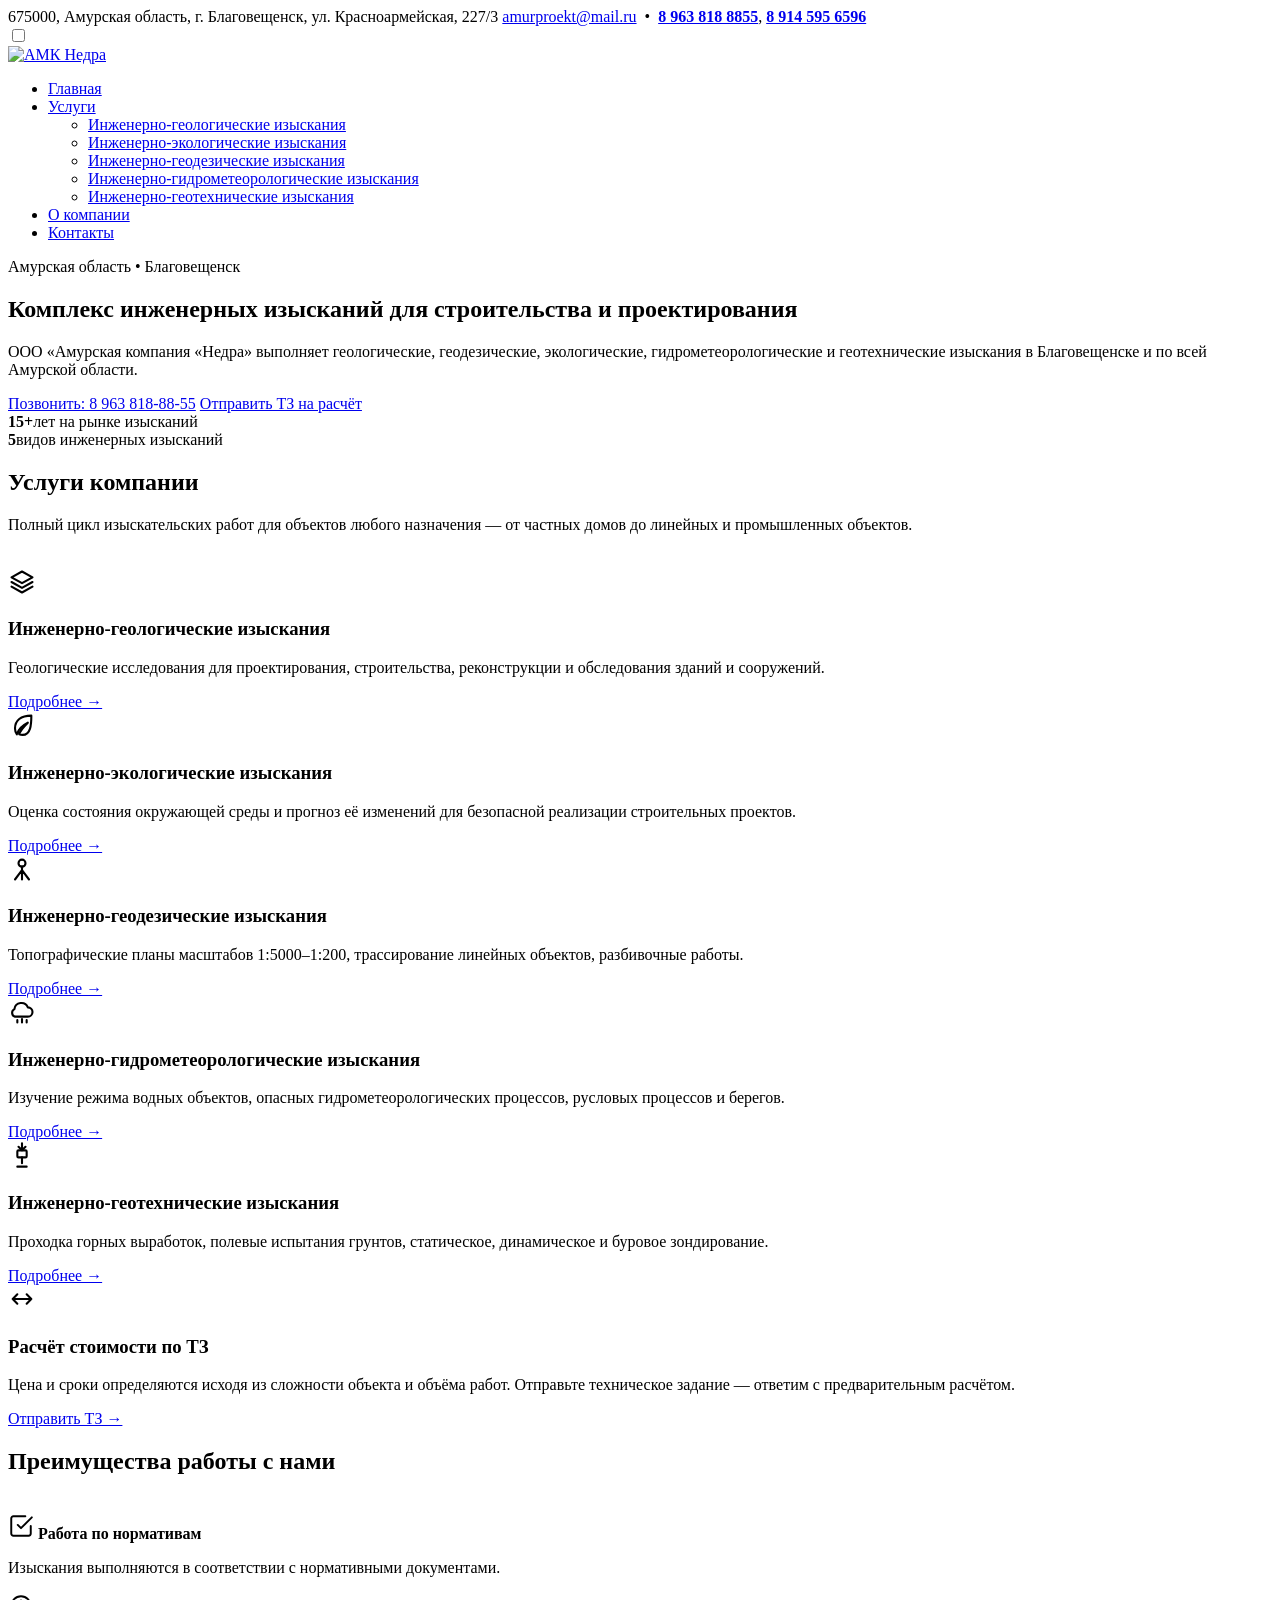
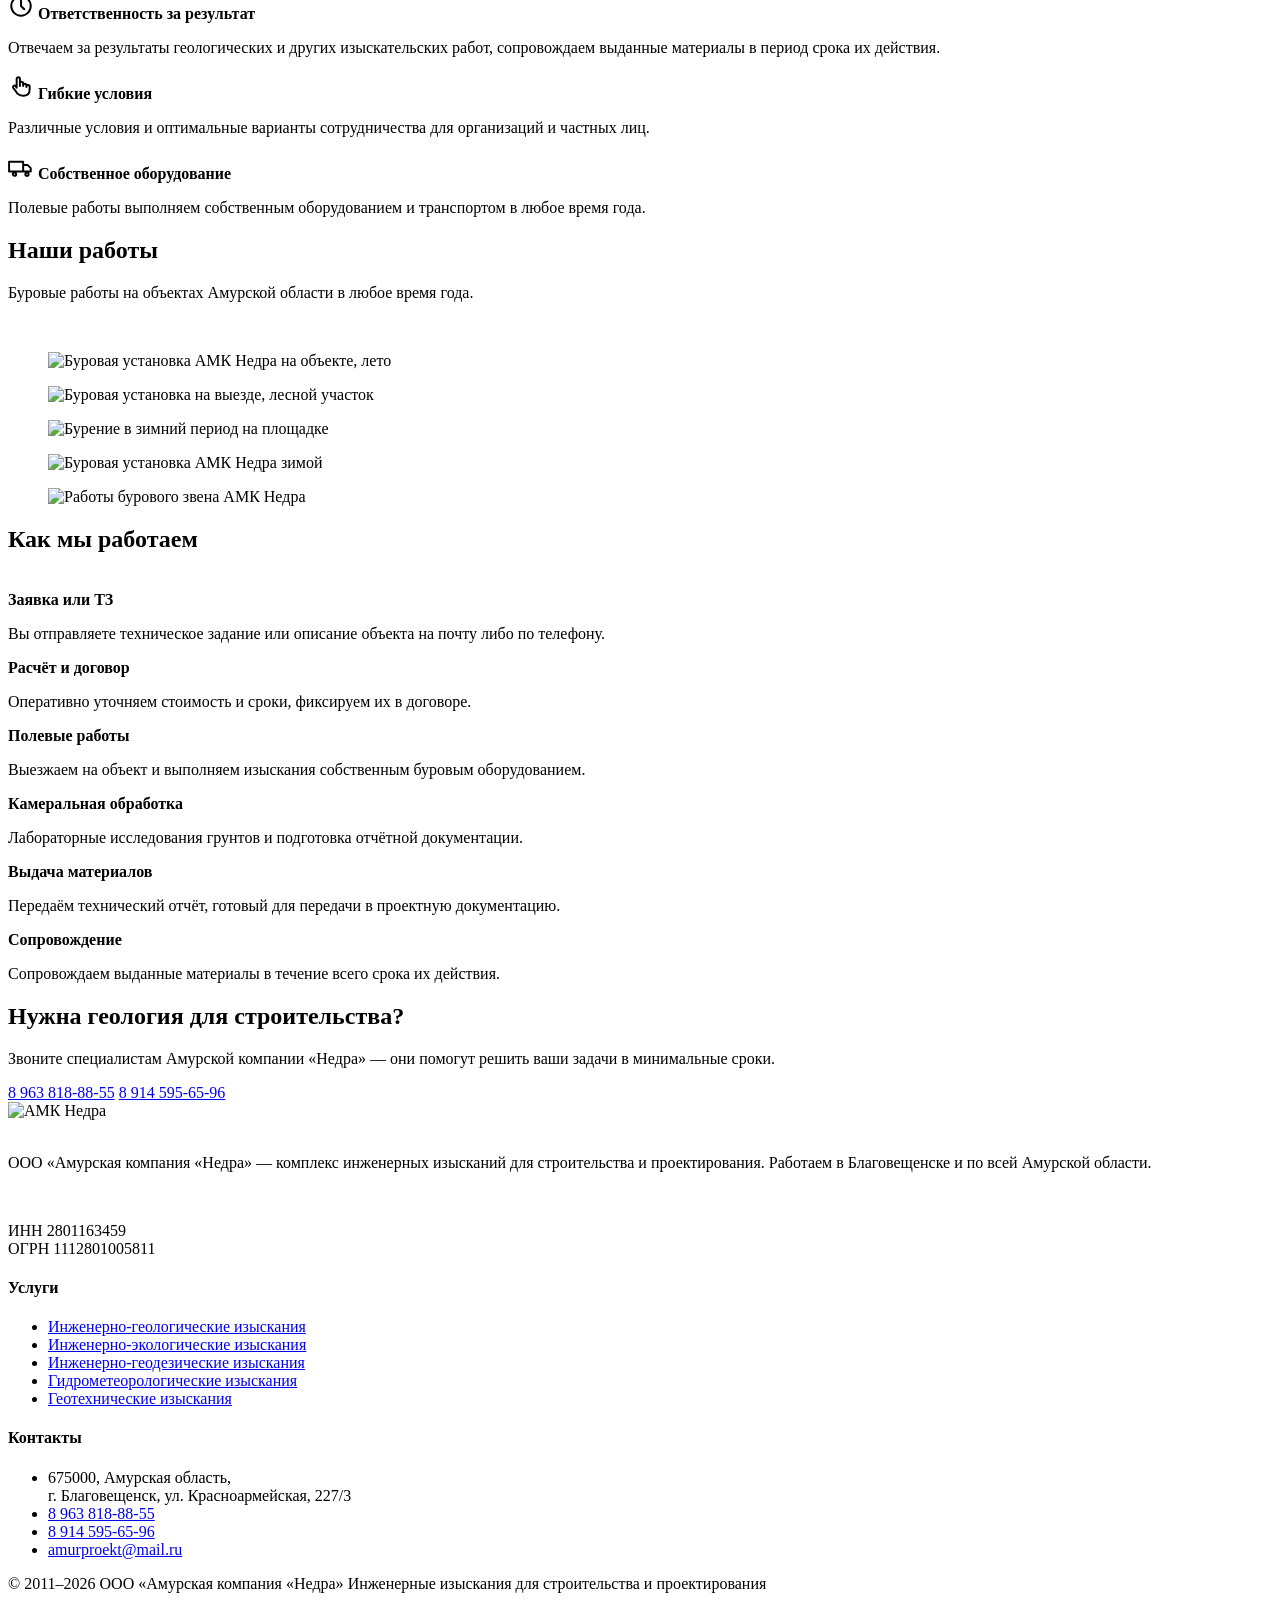
==== index.html @ 8dfa412a "Безопасность: CSP и referrer-policy, домен amk-nedra.ru в CNAME, исправлен путь к main.js на страниц" ====
<!DOCTYPE html>
<html lang="ru">
<head>
  <meta charset="UTF-8">
  <meta http-equiv="Content-Security-Policy" content="default-src 'self'; script-src 'self'; style-src 'self' 'unsafe-inline'; img-src 'self' data:; font-src 'self'; connect-src 'self'; object-src 'none'; base-uri 'self'; form-action 'self'; upgrade-insecure-requests">
  <meta name="referrer" content="strict-origin-when-cross-origin">
  <meta name="viewport" content="width=device-width, initial-scale=1">
  <title>АМК «Недра» — инженерные изыскания в Благовещенске и Амурской области</title>
  <meta name="description" content="ООО «Амурская компания «Недра» — комплекс инженерных изысканий для строительства и проектирования: геологические, геодезические, экологические, гидрометеорологические и геотехнические изыскания. Более 15 лет опыта.">
  <link rel="icon" href="img/logo.png" type="image/png">
  <link rel="stylesheet" href="css/style.css">
</head>
<body>

<div class="topbar">
  <div class="container topbar-in">
    <span>675000, Амурская область, г. Благовещенск, ул. Красноармейская, 227/3</span>
    <span><a href="mailto:amurproekt@mail.ru">amurproekt@mail.ru</a> &nbsp;•&nbsp; <b><a href="tel:+79638188855">8 963 818 8855</a></b>, <b><a href="tel:+79145956596">8 914 595 6596</a></b></span>
  </div>
</div>

<header class="header">
  <input type="checkbox" id="nav-toggle" class="nav-toggle-input">
  <div class="container header-in">
    <a href="index.html" class="logo"><img src="img/logo.png" alt="АМК Недра"></a>
    <label for="nav-toggle" class="burger" aria-label="Открыть меню"><span></span></label>
    <nav class="nav">
      <ul>
        <li class="active"><a href="index.html">Главная</a></li>
        <li class="has-sub"><a href="index.html#services">Услуги</a>
          <ul class="sub">
            <li><a href="services/geologiya.html">Инженерно-геологические изыскания</a></li>
            <li><a href="services/ekologiya.html">Инженерно-экологические изыскания</a></li>
            <li><a href="services/geodeziya.html">Инженерно-геодезические изыскания</a></li>
            <li><a href="services/gidrometeorologiya.html">Инженерно-гидрометеорологические изыскания</a></li>
            <li><a href="services/geotehnika.html">Инженерно-геотехнические изыскания</a></li>
          </ul>
        </li>
        <li><a href="company.html">О компании</a></li>
        <li><a href="contacts.html">Контакты</a></li>
      </ul>
    </nav>
  </div>
</header>

<section class="hero">
  <div class="container hero-in">
    <span class="hero-kicker">Амурская область • Благовещенск</span>
    <h1>Комплекс инженерных изысканий для строительства и&nbsp;проектирования</h1>
    <p>ООО «Амурская компания «Недра» выполняет геологические, геодезические, экологические, гидрометеорологические и геотехнические изыскания в Благовещенске и по всей Амурской области.</p>
    <div class="hero-actions">
      <a class="btn btn-outline" href="tel:+79638188855">Позвонить: 8 963 818-88-55</a>
      <a class="btn btn-red" href="mailto:amurproekt@mail.ru">Отправить ТЗ на расчёт</a>
    </div>
    <div class="hero-facts">
      <div class="fact"><b>15+</b><span>лет на рынке изысканий</span></div>
      <div class="fact"><b>5</b><span>видов инженерных изысканий</span></div>
    </div>
  </div>
</section>

<section class="section" id="services">
  <div class="container">
    <h2 class="section-title">Услуги компании</h2>
    <p class="section-sub">Полный цикл изыскательских работ для объектов любого назначения — от частных домов до линейных и промышленных объектов.</p>
    <br>
    <div class="cards">
      <article class="card">
        <span class="icon-badge"><svg width="28" height="28" viewBox="0 0 24 24" fill="none" stroke="currentColor" stroke-width="1.8" stroke-linecap="round" stroke-linejoin="round"><path d="M12 3 3 8l9 5 9-5-9-5Z"/><path d="m3 12 9 5 9-5"/><path d="m3 16 9 5 9-5"/></svg></span>
        <h3>Инженерно-геологические изыскания</h3>
        <p>Геологические исследования для проектирования, строительства, реконструкции и обследования зданий и сооружений.</p>
        <a class="more" href="services/geologiya.html">Подробнее →</a>
      </article>
      <article class="card">
        <span class="icon-badge"><svg width="28" height="28" viewBox="0 0 24 24" fill="none" stroke="currentColor" stroke-width="1.8" stroke-linecap="round" stroke-linejoin="round"><path d="M20 4c-9 0-14 4-14 11 0 2 .6 3.7 1.6 5C9 15 13 12 17 10c-3 3-6.5 6.5-7.4 10 .8.3 1.8.5 2.9.5 7 0 7.5-9 7.5-16.5Z"/></svg></span>
        <h3>Инженерно-экологические изыскания</h3>
        <p>Оценка состояния окружающей среды и прогноз её изменений для безопасной реализации строительных проектов.</p>
        <a class="more" href="services/ekologiya.html">Подробнее →</a>
      </article>
      <article class="card">
        <span class="icon-badge"><svg width="28" height="28" viewBox="0 0 24 24" fill="none" stroke="currentColor" stroke-width="1.8" stroke-linecap="round" stroke-linejoin="round"><circle cx="12" cy="7" r="3"/><path d="M12 10v3M12 13 6 21M12 13l6 8M12 13v8"/></svg></span>
        <h3>Инженерно-геодезические изыскания</h3>
        <p>Топографические планы масштабов 1:5000–1:200, трассирование линейных объектов, разбивочные работы.</p>
        <a class="more" href="services/geodeziya.html">Подробнее →</a>
      </article>
      <article class="card">
        <span class="icon-badge"><svg width="28" height="28" viewBox="0 0 24 24" fill="none" stroke="currentColor" stroke-width="1.8" stroke-linecap="round" stroke-linejoin="round"><path d="M17 16a4 4 0 0 0 0-8 6 6 0 0 0-11.5 1.5A3.5 3.5 0 0 0 6 16h11Z"/><path d="M8 19v2M12 18v3M16 19v2"/></svg></span>
        <h3>Инженерно-гидрометеорологические изыскания</h3>
        <p>Изучение режима водных объектов, опасных гидрометеорологических процессов, русловых процессов и берегов.</p>
        <a class="more" href="services/gidrometeorologiya.html">Подробнее →</a>
      </article>
      <article class="card">
        <span class="icon-badge"><svg width="28" height="28" viewBox="0 0 24 24" fill="none" stroke="currentColor" stroke-width="1.8" stroke-linecap="round" stroke-linejoin="round"><path d="M12 2v6M9 5l3 3 3-3"/><rect x="8" y="8" width="8" height="6" rx="1"/><path d="M12 14v5M8 22h8"/></svg></span>
        <h3>Инженерно-геотехнические изыскания</h3>
        <p>Проходка горных выработок, полевые испытания грунтов, статическое, динамическое и буровое зондирование.</p>
        <a class="more" href="services/geotehnika.html">Подробнее →</a>
      </article>
      <article class="card">
        <span class="icon-badge"><svg width="28" height="28" viewBox="0 0 24 24" fill="none" stroke="currentColor" stroke-width="1.8" stroke-linecap="round" stroke-linejoin="round"><path d="M4 12h16M4 12l4-4M4 12l4 4M20 12l-4-4M20 12l-4 4"/></svg></span>
        <h3>Расчёт стоимости по ТЗ</h3>
        <p>Цена и сроки определяются исходя из сложности объекта и объёма работ. Отправьте техническое задание — ответим с предварительным расчётом.</p>
        <a class="more" href="mailto:amurproekt@mail.ru">Отправить ТЗ →</a>
      </article>
    </div>
  </div>
</section>

<section class="section soft">
  <div class="container">
    <h2 class="section-title">Преимущества работы с нами</h2>
    <br>
    <div class="adv">
      <div class="adv-item">
        <span class="icon-badge"><svg width="26" height="26" viewBox="0 0 24 24" fill="none" stroke="currentColor" stroke-width="1.8" stroke-linecap="round" stroke-linejoin="round"><path d="M9 11l3 3L22 4"/><path d="M21 12v7a2 2 0 0 1-2 2H5a2 2 0 0 1-2-2V5a2 2 0 0 1 2-2h11"/></svg></span>
        <b>Работа по нормативам</b>
        <p>Изыскания выполняются в соответствии с нормативными документами.</p>
      </div>
      <div class="adv-item">
        <span class="icon-badge"><svg width="26" height="26" viewBox="0 0 24 24" fill="none" stroke="currentColor" stroke-width="1.8" stroke-linecap="round" stroke-linejoin="round"><circle cx="12" cy="12" r="9"/><path d="M12 7v5l3 3"/></svg></span>
        <b>Ответственность за результат</b>
        <p>Отвечаем за результаты геологических и других изыскательских работ, сопровождаем выданные материалы в период срока их действия.</p>
      </div>
      <div class="adv-item">
        <span class="icon-badge"><svg width="26" height="26" viewBox="0 0 24 24" fill="none" stroke="currentColor" stroke-width="1.8" stroke-linecap="round" stroke-linejoin="round"><path d="M8 13V5.5a1.5 1.5 0 0 1 3 0V12m0-1v-1.5a1.5 1.5 0 0 1 3 0V12m0-.5a1.5 1.5 0 0 1 3 0V13m0-.5a1.5 1.5 0 0 1 3 0V15c0 4-2.5 6-6 6s-5.5-1.5-7-4.5L4.7 13.6a1.4 1.4 0 0 1 2.3-1.5L8 13.5"/></svg></span>
        <b>Гибкие условия</b>
        <p>Различные условия и оптимальные варианты сотрудничества для организаций и частных лиц.</p>
      </div>
      <div class="adv-item">
        <span class="icon-badge"><svg width="26" height="26" viewBox="0 0 24 24" fill="none" stroke="currentColor" stroke-width="1.8" stroke-linecap="round" stroke-linejoin="round"><path d="M1 8h13v9H1zM14 11h4l3 3v3h-7z"/><circle cx="6" cy="19.5" r="1.5"/><circle cx="17.5" cy="19.5" r="1.5"/></svg></span>
        <b>Собственное оборудование</b>
        <p>Полевые работы выполняем собственным оборудованием и транспортом в любое время года.</p>
      </div>
    </div>
  </div>
</section>

<section class="section">
  <div class="container">
    <h2 class="section-title">Наши работы</h2>
    <p class="section-sub">Буровые работы на объектах Амурской области в любое время года.</p>
    <br>
    <div class="gallery">
      <figure><img src="img/photo/photo-1.jpg" alt="Буровая установка АМК Недра на объекте, лето" loading="lazy"></figure>
      <figure><img src="img/photo/photo-2.jpg" alt="Буровая установка на выезде, лесной участок" loading="lazy"></figure>
      <figure><img src="img/photo/photo-3.jpg" alt="Бурение в зимний период на площадке" loading="lazy"></figure>
      <figure><img src="img/photo/photo-4.jpg" alt="Буровая установка АМК Недра зимой" loading="lazy"></figure>
      <figure><img src="img/photo/photo-5.jpg" alt="Работы бурового звена АМК Недра" loading="lazy"></figure>
    </div>
  </div>
</section>

<section class="section soft">
  <div class="container">
    <h2 class="section-title">Как мы работаем</h2>
    <br>
    <div class="steps">
      <div class="step"><b>Заявка или ТЗ</b><p>Вы отправляете техническое задание или описание объекта на почту либо по телефону.</p></div>
      <div class="step"><b>Расчёт и договор</b><p>Оперативно уточняем стоимость и сроки, фиксируем их в договоре.</p></div>
      <div class="step"><b>Полевые работы</b><p>Выезжаем на объект и выполняем изыскания собственным буровым оборудованием.</p></div>
      <div class="step"><b>Камеральная обработка</b><p>Лабораторные исследования грунтов и подготовка отчётной документации.</p></div>
      <div class="step"><b>Выдача материалов</b><p>Передаём технический отчёт, готовый для передачи в проектную документацию.</p></div>
      <div class="step"><b>Сопровождение</b><p>Сопровождаем выданные материалы в течение всего срока их действия.</p></div>
    </div>
  </div>
</section>

<section class="section">
  <div class="container">
    <div class="cta">
      <div>
        <h2>Нужна геология для строительства?</h2>
        <p>Звоните специалистам Амурской компании «Недра» — они помогут решить ваши задачи в минимальные сроки.</p>
      </div>
      <div class="cta-actions">
        <a class="btn btn-outline" href="tel:+79638188855">8 963 818-88-55</a>
        <a class="btn btn-red" href="tel:+79145956596">8 914 595-65-96</a>
      </div>
    </div>
  </div>
</section>

<footer class="footer">
  <div class="container footer-in">
    <div>
      <div class="logo-line"><img src="img/logo.png" alt="АМК Недра"></div>
      <br>
      <p>ООО «Амурская компания «Недра» — комплекс инженерных изысканий для строительства и проектирования. Работаем в Благовещенске и по всей Амурской области.</p>
      <br>
      <p>ИНН 2801163459<br>ОГРН 1112801005811</p>
    </div>
    <div>
      <h4>Услуги</h4>
      <ul>
        <li><a href="services/geologiya.html">Инженерно-геологические изыскания</a></li>
        <li><a href="services/ekologiya.html">Инженерно-экологические изыскания</a></li>
        <li><a href="services/geodeziya.html">Инженерно-геодезические изыскания</a></li>
        <li><a href="services/gidrometeorologiya.html">Гидрометеорологические изыскания</a></li>
        <li><a href="services/geotehnika.html">Геотехнические изыскания</a></li>
      </ul>
    </div>
    <div>
      <h4>Контакты</h4>
      <ul>
        <li>675000, Амурская область,<br>г. Благовещенск, ул. Красноармейская, 227/3</li>
        <li><a href="tel:+79638188855">8 963 818-88-55</a></li>
        <li><a href="tel:+79145956596">8 914 595-65-96</a></li>
        <li><a href="mailto:amurproekt@mail.ru">amurproekt@mail.ru</a></li>
      </ul>
    </div>
  </div>
  <div class="container copy">
    <span>© 2011–2026 ООО «Амурская компания «Недра»</span>
    <span>Инженерные изыскания для строительства и проектирования</span>
  </div>
</footer>

<div class="lightbox"><img src="" alt=""></div>
<script src="js/main.js"></script>
</body>
</html>
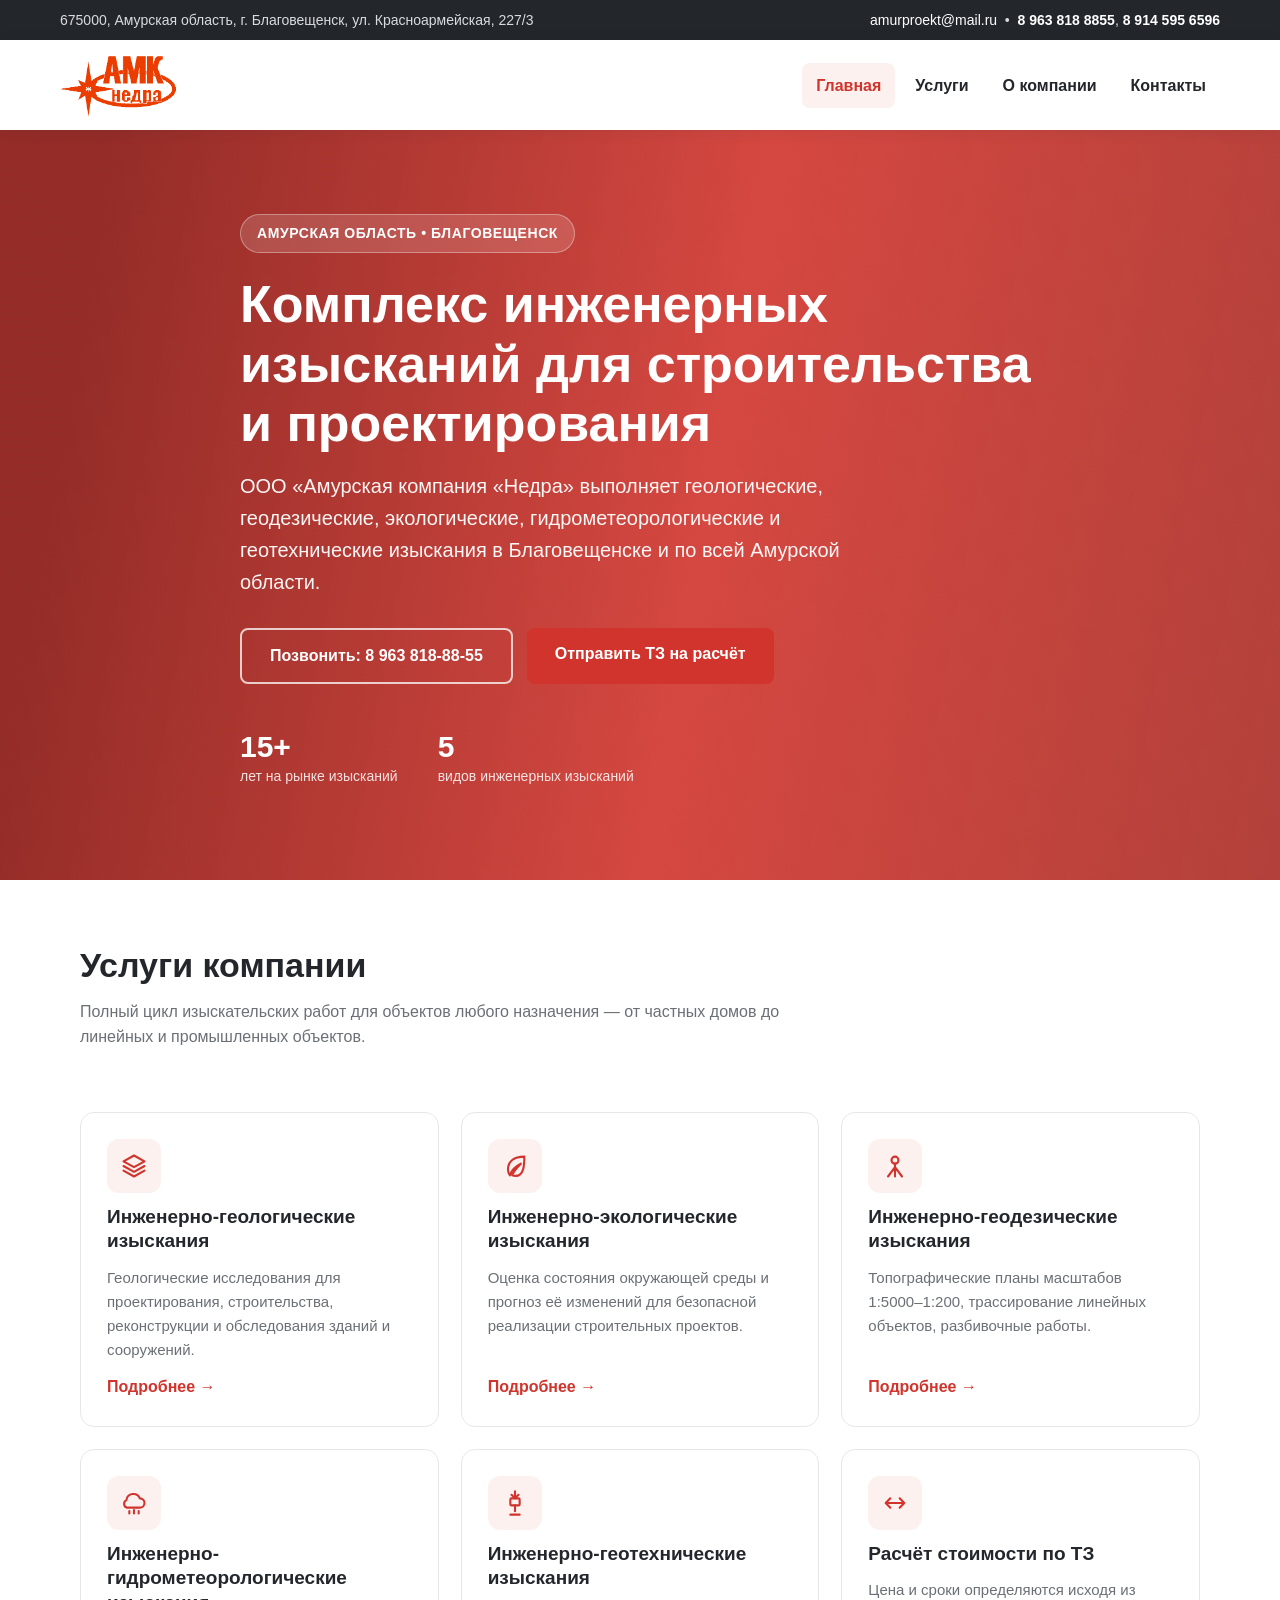
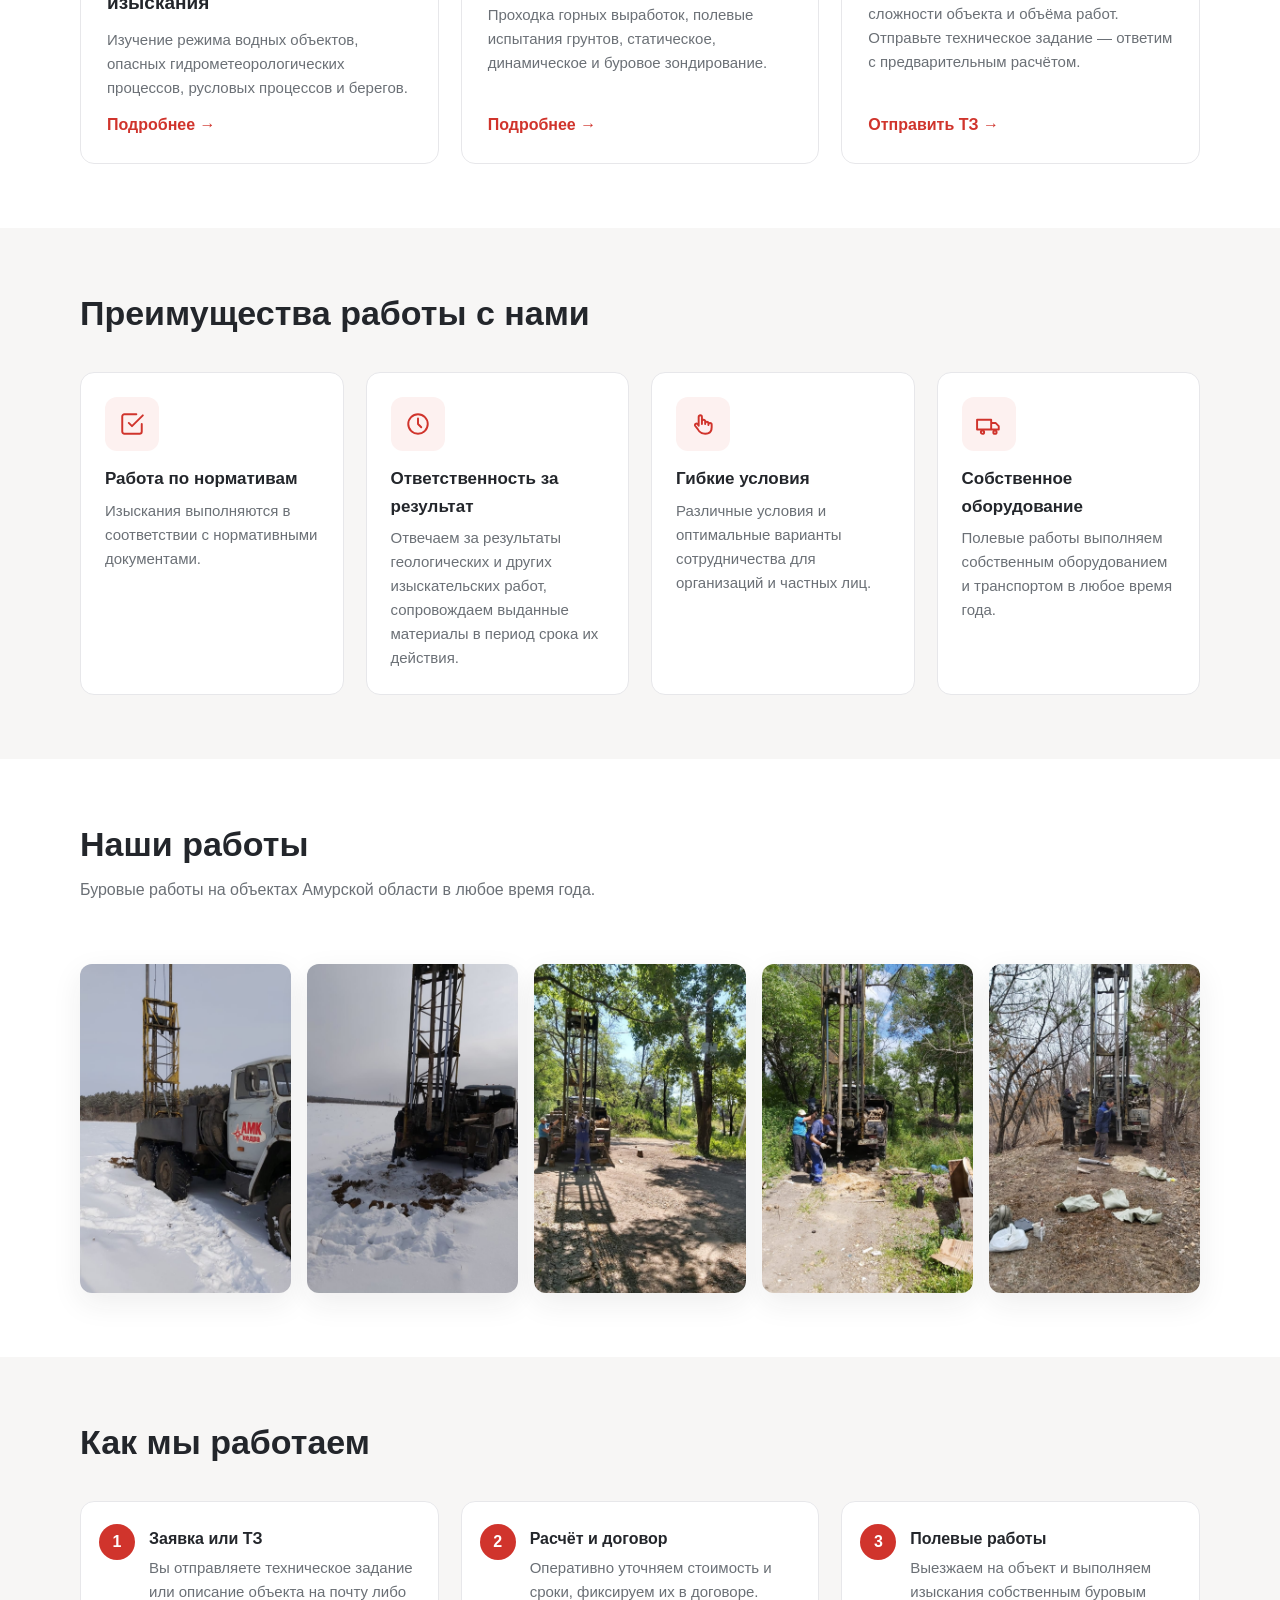
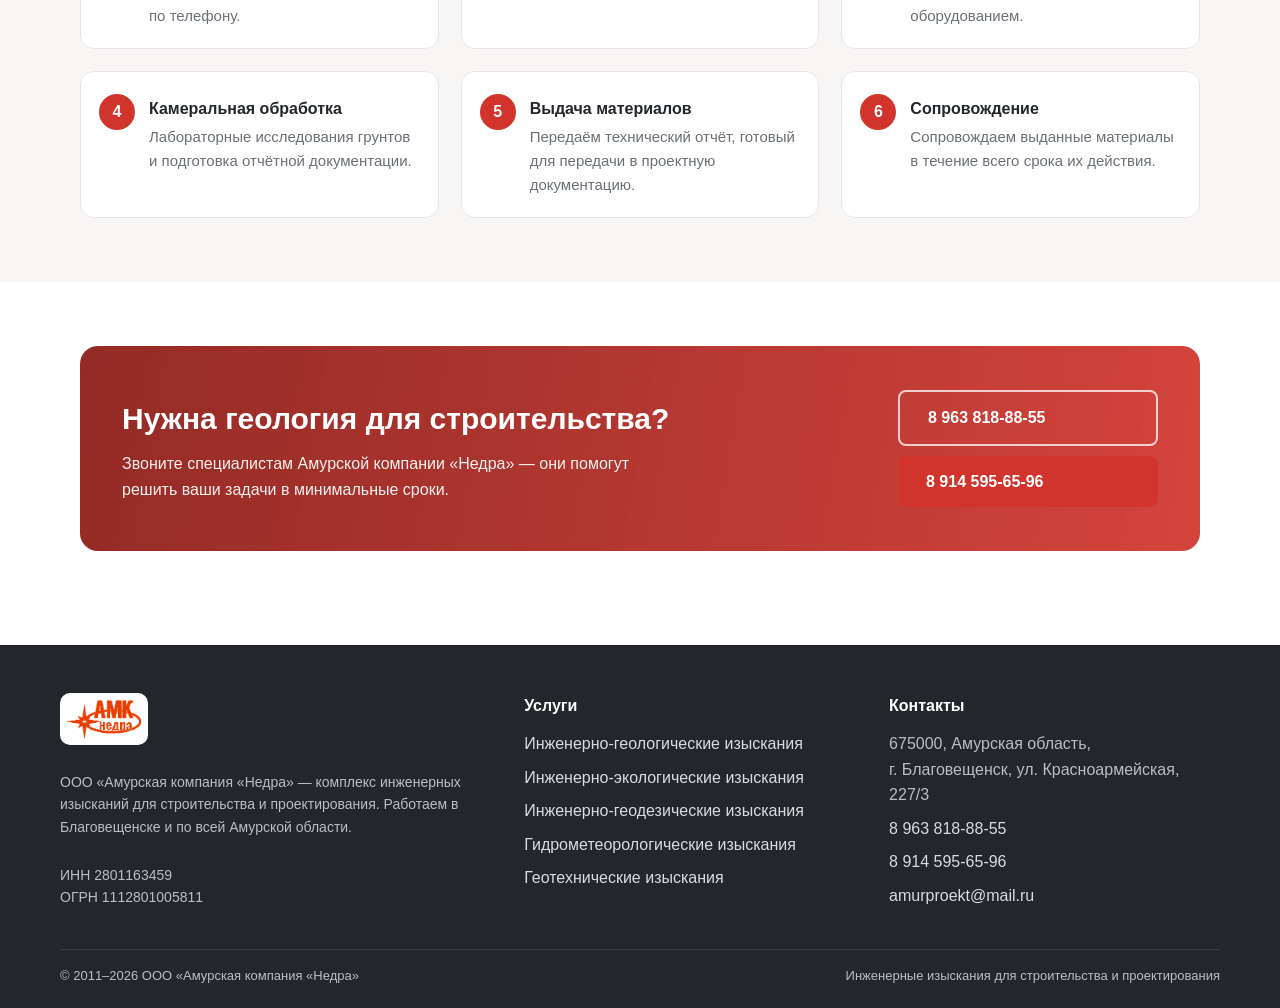
==== commit c9ea6948: "Импорт сайта с Cloudflare Pages (деплой c986d38d) без изменений" ====
--- a/index.html
+++ b/index.html
@@ -2,8 +2,6 @@
 <html lang="ru">
 <head>
   <meta charset="UTF-8">
-  <meta http-equiv="Content-Security-Policy" content="default-src 'self'; script-src 'self'; style-src 'self' 'unsafe-inline'; img-src 'self' data:; font-src 'self'; connect-src 'self'; object-src 'none'; base-uri 'self'; form-action 'self'; upgrade-insecure-requests">
-  <meta name="referrer" content="strict-origin-when-cross-origin">
   <meta name="viewport" content="width=device-width, initial-scale=1">
   <title>АМК «Недра» — инженерные изыскания в Благовещенске и Амурской области</title>
   <meta name="description" content="ООО «Амурская компания «Недра» — комплекс инженерных изысканий для строительства и проектирования: геологические, геодезические, экологические, гидрометеорологические и геотехнические изыскания. Более 15 лет опыта.">
--- a/css/style.css
+++ b/css/style.css
@@ -0,0 +1,316 @@
+:root {
+  --red: #d0342c;
+  --red-dark: #a8261f;
+  --red-deep: #8e1f1a;
+  --ink: #23262b;
+  --gray: #6b7076;
+  --line: #e7e7ea;
+  --bg-soft: #f7f6f5;
+  --white: #ffffff;
+  --shadow: 0 10px 30px rgba(35, 38, 43, .08);
+}
+
+* { margin: 0; padding: 0; box-sizing: border-box; }
+
+html { scroll-behavior: smooth; }
+html, body { overflow-x: hidden; }
+
+body {
+  font-family: "Segoe UI", Arial, Helvetica, sans-serif;
+  color: var(--ink);
+  background: var(--white);
+  line-height: 1.6;
+}
+
+img { display: block; max-width: 100%; }
+
+a { color: var(--red); text-decoration: none; transition: color .22s ease, background-color .22s ease, border-color .22s ease; }
+a:hover { text-decoration: underline; }
+
+.container { max-width: 1160px; margin: 0 auto; padding: 0 20px; }
+
+.section { padding: 64px 0; }
+.section.soft { background: var(--bg-soft); }
+
+.section-title {
+  font-size: clamp(24px, 3vw, 34px);
+  line-height: 1.25;
+  margin-bottom: 12px;
+}
+
+.section-sub {
+  color: var(--gray);
+  max-width: 720px;
+  margin-bottom: 36px;
+}
+
+.red-bar { width: 56px; height: 4px; background: var(--red); border-radius: 2px; margin-bottom: 18px; }
+
+.btn {
+  display: inline-block;
+  padding: 13px 28px;
+  border-radius: 8px;
+  font-weight: 600;
+  font-size: 16px;
+  transition: background-color .25s ease, color .25s ease, border-color .25s ease, transform .25s ease, box-shadow .25s ease;
+}
+.btn:hover { text-decoration: none; transform: translateY(-1px); }
+.btn-red { background: var(--red); color: #fff; }
+.btn-red:hover { background: var(--red-dark); }
+.btn-outline { border: 2px solid rgba(255,255,255,.75); color: #fff; }
+.btn-outline:hover { background: rgba(255,255,255,.12); }
+.btn-dark { border: 2px solid var(--red); color: var(--red); }
+.btn-dark:hover { background: var(--red); color: #fff; }
+
+.topbar { background: var(--ink); color: #d9dcdf; font-size: 14px; }
+.topbar-in { display: flex; justify-content: space-between; align-items: center; gap: 16px; padding: 9px 0; flex-wrap: wrap; }
+.topbar a { color: #fff; }
+.topbar span b { color: #fff; }
+
+.header { position: sticky; top: 0; z-index: 50; background: #fff; box-shadow: 0 2px 14px rgba(35,38,43,.09); }
+.header-in { display: flex; align-items: center; gap: 28px; padding: 14px 0; }
+.logo img { height: 62px; width: auto; }
+.nav-toggle-input { display: none; }
+.nav { margin-left: auto; }
+.nav ul { list-style: none; display: flex; gap: 6px; align-items: center; }
+.nav a { display: block; padding: 10px 14px; color: var(--ink); font-weight: 600; border-radius: 8px; }
+.nav a:hover, .nav .active > a { color: var(--red); text-decoration: none; background: #fdf1f0; }
+.has-sub { position: relative; }
+.nav ul.sub {
+  position: absolute; top: 100%; left: 0; min-width: 320px;
+  background: #fff; border: 1px solid var(--line); border-radius: 10px;
+  box-shadow: var(--shadow); padding: 8px;
+  flex-direction: column; gap: 2px !important;
+  opacity: 0; visibility: hidden; transform: translateY(12px);
+  pointer-events: none;
+  transition: opacity .28s ease, transform .28s ease, visibility 0s linear .28s;
+}
+.has-sub:hover ul.sub {
+  opacity: 1; visibility: visible; transform: translateY(0);
+  pointer-events: auto;
+  transition: opacity .28s ease, transform .28s ease;
+}
+.sub a { font-weight: 500 !important; white-space: nowrap; }
+.burger { display: none; margin-left: auto; width: 44px; height: 44px; border: 1px solid var(--line); border-radius: 8px; cursor: pointer; position: relative; }
+.burger span { position: absolute; left: 11px; right: 11px; top: 19px; height: 2px; background: var(--ink); transition: .2s; }
+.burger span::before, .burger span::after { content: ""; position: absolute; left: 0; right: 0; height: 2px; background: var(--ink); transition: .2s; }
+.burger span::before { top: -7px; }
+.burger span::after { top: 7px; }
+
+.hero {
+  position: relative;
+  background:
+    linear-gradient(100deg, rgba(142,31,26,.94) 8%, rgba(208,52,44,.9) 55%, rgba(168,38,31,.88) 100%),
+    repeating-linear-gradient(45deg, rgba(255,255,255,.05) 0 22px, transparent 22px 44px);
+  color: #fff;
+}
+.hero-in { padding: 84px 0 92px; max-width: 800px; }
+.hero-kicker { display: inline-flex; align-items: center; gap: 10px; background: rgba(255,255,255,.14); border: 1px solid rgba(255,255,255,.35); padding: 7px 16px; border-radius: 999px; font-size: 14px; font-weight: 600; letter-spacing: .04em; text-transform: uppercase; }
+.hero h1 { font-size: clamp(30px, 4.6vw, 52px); line-height: 1.15; margin: 22px 0 16px; }
+.hero p { font-size: clamp(16px, 2vw, 20px); opacity: .95; max-width: 640px; }
+.hero-actions { display: flex; gap: 14px; flex-wrap: wrap; margin-top: 30px; }
+.hero-facts { display: flex; gap: 40px; flex-wrap: wrap; margin-top: 46px; }
+.fact b { display: block; font-size: 30px; line-height: 1.1; }
+.fact span { font-size: 14px; opacity: .85; }
+
+.cards { display: grid; grid-template-columns: repeat(3, 1fr); gap: 22px; }
+.card {
+  background: #fff; border: 1px solid var(--line); border-radius: 14px;
+  padding: 26px; display: flex; flex-direction: column; gap: 12px;
+  transition: box-shadow .35s ease, transform .35s ease, border-color .35s ease;
+}
+.card:hover { box-shadow: var(--shadow); transform: translateY(-3px); border-color: #f0cfcd; }
+.card h3 { font-size: 19px; line-height: 1.3; }
+.card p { color: var(--gray); font-size: 15px; flex-grow: 1; }
+.card .more { font-weight: 700; }
+.icon-badge {
+  width: 54px; height: 54px; border-radius: 12px; background: #fdf1f0;
+  display: grid; place-items: center; color: var(--red);
+}
+
+.adv { display: grid; grid-template-columns: repeat(4, 1fr); gap: 22px; }
+.adv-item { background: #fff; border-radius: 14px; padding: 24px; border: 1px solid var(--line); }
+.adv-item b { display: block; margin-bottom: 6px; font-size: 17px; }
+.adv-item p { color: var(--gray); font-size: 15px; }
+.adv-item .icon-badge { margin-bottom: 14px; }
+
+.gallery { display: grid; grid-template-columns: repeat(5, 1fr); gap: 16px; }
+.gallery figure { border-radius: 12px; overflow: hidden; box-shadow: var(--shadow); aspect-ratio: 9 / 14; background: var(--bg-soft); }
+.gallery img { width: 100%; height: 100%; object-fit: cover; transition: transform .5s ease; }
+.gallery figure:hover img { transform: scale(1.05); }
+
+.steps { counter-reset: step; display: grid; grid-template-columns: repeat(3, 1fr); gap: 22px; }
+.step { position: relative; padding: 24px 22px 20px 68px; background: #fff; border: 1px solid var(--line); border-radius: 14px; }
+.step::before {
+  counter-increment: step; content: counter(step);
+  position: absolute; left: 18px; top: 22px;
+  width: 36px; height: 36px; border-radius: 50%;
+  background: var(--red); color: #fff; font-weight: 700;
+  display: grid; place-items: center;
+}
+.step b { display: block; margin-bottom: 4px; }
+.step p { color: var(--gray); font-size: 15px; }
+
+.about-grid { display: grid; grid-template-columns: 1.2fr .8fr; gap: 40px; align-items: start; }
+.about-text p + p { margin-top: 12px; }
+.about-text ul { margin: 14px 0 0 18px; }
+.about-text li + li { margin-top: 6px; }
+.numbers { display: grid; grid-template-columns: 1fr 1fr; gap: 18px; }
+.number { background: #fff; border: 1px solid var(--line); border-left: 4px solid var(--red); border-radius: 12px; padding: 20px; }
+.number b { font-size: 30px; display: block; line-height: 1.1; color: var(--red); }
+.number span { color: var(--gray); font-size: 14px; }
+
+.cta {
+  background:
+    linear-gradient(100deg, rgba(142,31,26,.95), rgba(208,52,44,.92)),
+    repeating-linear-gradient(45deg, rgba(255,255,255,.05) 0 22px, transparent 22px 44px);
+  color: #fff; border-radius: 18px; padding: 44px 42px;
+  display: flex; justify-content: space-between; align-items: center; gap: 28px; flex-wrap: wrap;
+}
+.cta h2 { font-size: clamp(22px, 2.6vw, 30px); margin-bottom: 8px; }
+.cta p { opacity: .93; max-width: 560px; }
+.cta-actions { display: flex; flex-direction: column; gap: 10px; min-width: 260px; }
+
+.page-head { background: var(--bg-soft); border-bottom: 1px solid var(--line); padding: 34px 0 30px; }
+.crumbs { font-size: 14px; color: var(--gray); margin-bottom: 10px; }
+.crumbs a { color: var(--gray); }
+.page-head h1 { font-size: clamp(26px, 3.4vw, 40px); line-height: 1.2; }
+
+.content { padding: 48px 0 64px; }
+.content .lead { font-size: 18px; color: #3c4046; max-width: 860px; }
+.works { margin: 28px 0 8px; display: grid; grid-template-columns: 1fr 1fr; gap: 14px 28px; list-style: none; }
+.works li { display: flex; gap: 12px; align-items: flex-start; padding: 14px 16px; background: #fff; border: 1px solid var(--line); border-radius: 10px; }
+.works li::before { content: ""; flex: 0 0 auto; width: 8px; height: 8px; border-radius: 50%; background: var(--red); margin-top: 9px; }
+
+.info-note {
+  margin: 34px 0; background: #fdf1f0; border: 1px solid #f0cfcd; border-left: 5px solid var(--red);
+  border-radius: 12px; padding: 22px 26px; max-width: 900px;
+}
+.info-note b { color: var(--red-dark); }
+
+.service-nav { display: flex; flex-wrap: wrap; gap: 10px; margin-top: 40px; }
+.service-nav a { border: 1px solid var(--line); border-radius: 999px; padding: 8px 18px; font-weight: 600; color: var(--ink); }
+.service-nav a:hover { border-color: var(--red); color: var(--red); text-decoration: none; }
+
+.contacts-grid { display: grid; grid-template-columns: repeat(3, 1fr); gap: 22px; margin-bottom: 44px; }
+.contact-card { background: #fff; border: 1px solid var(--line); border-radius: 14px; padding: 24px; }
+.contact-card b { display: block; margin-bottom: 8px; font-size: 17px; }
+.contact-card a { display: block; font-size: 18px; font-weight: 700; margin-top: 2px; }
+
+.requisites { width: 100%; border-collapse: collapse; max-width: 760px; }
+.requisites th, .requisites td { text-align: left; padding: 12px 16px; border-bottom: 1px solid var(--line); vertical-align: top; }
+.requisites th { width: 280px; color: var(--gray); font-weight: 600; }
+
+.footer { background: var(--ink); color: #b9bec4; margin-top: 30px; }
+.footer-in { display: grid; grid-template-columns: 1.3fr 1fr 1fr; gap: 34px; padding: 48px 0 40px; }
+.footer h4 { color: #fff; margin-bottom: 12px; font-size: 16px; }
+.footer a { color: #d9dcdf; }
+.footer .logo-line img { height: 52px; background: #fff; border-radius: 10px; padding: 6px; }
+.footer p { font-size: 14px; }
+.footer ul { list-style: none; }
+.footer li + li { margin-top: 8px; }
+.copy { border-top: 1px solid #3a3e44; padding: 16px 0 22px; font-size: 13px; display: flex; justify-content: space-between; gap: 12px; flex-wrap: wrap; }
+
+@media (max-width: 1020px) {
+  .cards, .adv, .steps, .contacts-grid { grid-template-columns: repeat(2, 1fr); }
+  .gallery { grid-template-columns: repeat(3, 1fr); }
+  .about-grid { grid-template-columns: 1fr; }
+  .footer-in { grid-template-columns: 1fr 1fr; }
+}
+
+@media (max-width: 760px) {
+  .container { padding: 0 16px; }
+  .topbar { font-size: 13px; }
+  .topbar-in { flex-direction: column; align-items: center; text-align: center; gap: 6px; padding: 10px 0; }
+  .topbar-in span:first-child { font-size: 12px; line-height: 1.4; max-width: 300px; }
+  .header-in { padding: 10px 0; gap: 16px; }
+  .logo img { height: 48px; }
+  .burger { display: block; width: 44px; height: 44px; }
+  .nav {
+    display: block; position: absolute; left: 0; right: 0; top: 100%;
+    background: #fff; border-bottom: 1px solid var(--line);
+    box-shadow: 0 12px 30px rgba(0, 0, 0, .12); padding: 12px 16px 16px;
+    max-height: calc(100vh - 70px); overflow-y: auto;
+    transform: translateX(100%); opacity: 0; visibility: hidden;
+    transition: transform .32s ease, opacity .32s ease, visibility 0s linear .32s;
+  }
+  .nav ul { flex-direction: column; align-items: stretch; gap: 2px; }
+  .nav a { padding: 14px 14px; font-size: 16px; }
+  .nav ul.sub { position: static; opacity: 1; visibility: visible; transform: none; pointer-events: auto; transition: none; box-shadow: none; border: none; border-left: 2px solid var(--line); border-radius: 0; padding: 4px 0 4px 12px; margin: 4px 0 4px 14px; min-width: 0; gap: 2px !important; }
+  .nav ul.sub a { font-size: 15px; padding: 10px 12px; white-space: normal; }
+  .nav-toggle-input:checked ~ .header-in .nav { transform: translateX(0); opacity: 1; visibility: visible; transition: transform .32s ease, opacity .32s ease; }
+  .nav-toggle-input:checked ~ .header-in .burger span { background: transparent; }
+  .nav-toggle-input:checked ~ .header-in .burger span::before { transform: translateY(7px) rotate(45deg); }
+  .nav-toggle-input:checked ~ .header-in .burger span::after { transform: translateY(-7px) rotate(-45deg); }
+  .hero-in { padding: 44px 0 48px; text-align: center; }
+  .hero h1 { font-size: 28px; }
+  .hero p { font-size: 16px; margin-left: auto; margin-right: auto; }
+  .hero-kicker { margin-left: auto; margin-right: auto; justify-content: center; }
+  .hero-actions { flex-direction: column; align-items: center; }
+  .hero-actions .btn { width: 100%; text-align: center; max-width: 320px; }
+  .hero-facts { gap: 20px; margin-top: 32px; justify-content: center; }
+  .fact b { font-size: 26px; }
+  .section { padding: 44px 0; }
+  .section-title, .section-sub { text-align: center; margin-left: auto; margin-right: auto; }
+  .cards, .adv, .steps, .contacts-grid, .numbers { grid-template-columns: 1fr; }
+  .card, .adv-item, .contact-card, .info-note { text-align: center; }
+  .card .icon-badge, .adv-item .icon-badge { margin-left: auto; margin-right: auto; }
+  .card { padding: 22px; }
+  .works { grid-template-columns: 1fr; gap: 12px; }
+  .gallery { grid-template-columns: repeat(2, 1fr); gap: 10px; }
+  .gallery figure { aspect-ratio: 3 / 4; }
+  .steps { gap: 14px; }
+  .step { text-align: center; padding: 58px 18px 18px 18px; }
+  .step::before { left: 50%; transform: translateX(-50%); top: 14px; }
+  .about-grid { gap: 28px; text-align: center; }
+  .about-text ul { text-align: left; display: inline-block; margin: 14px auto 0; }
+  .cta { padding: 28px 20px; border-radius: 14px; text-align: center; }
+  .cta-actions { min-width: 0; width: 100%; }
+  .cta-actions .btn { width: 100%; text-align: center; }
+  .page-head { padding: 24px 0 20px; text-align: center; }
+  .page-head h1 { font-size: 26px; text-align: center; }
+  .crumbs { text-align: center; }
+  .content { padding: 32px 0 44px; }
+  .content .lead { text-align: center; margin-left: auto; margin-right: auto; }
+  .requisites { display: block; overflow-x: auto; -webkit-overflow-scrolling: touch; }
+  .requisites th { width: 140px; min-width: 140px; }
+  .requisites td { min-width: 180px; }
+  .contacts-grid { gap: 14px; margin-bottom: 32px; }
+  .contact-card a { font-size: 16px; }
+  .footer { text-align: center; }
+  .footer-in { grid-template-columns: 1fr; gap: 24px; padding: 32px 0 28px; text-align: center; }
+  .footer .logo-line { display: flex; justify-content: center; }
+  .footer ul { display: inline-block; text-align: left; }
+  .lightbox { padding: 16px; }
+  .lightbox img { max-width: 96vw; max-height: 78vh; }
+}
+@media (max-width: 380px) {
+  .hero h1 { font-size: 24px; }
+  .hero-kicker { font-size: 12px; padding: 6px 12px; }
+  .gallery { grid-template-columns: 1fr; }
+  .gallery figure { aspect-ratio: 4 / 3; }
+}
+
+body { animation: page-in .45s ease both; }
+body.no-scroll { overflow: hidden; }
+body.page-exit { opacity: 0; transition: opacity .22s ease; }
+@keyframes page-in {
+  from { opacity: 0; }
+  to { opacity: 1; }
+}
+
+.lightbox {
+  position: fixed; inset: 0; z-index: 100;
+  background: rgba(24, 25, 29, .93);
+  display: grid; place-items: center; padding: 28px;
+  opacity: 0; visibility: hidden;
+  transition: opacity .32s ease, visibility 0s linear .32s;
+}
+.lightbox.open { opacity: 1; visibility: visible; transition: opacity .32s ease; }
+.lightbox img {
+  max-width: min(94vw, 760px); max-height: 90vh;
+  border-radius: 12px; box-shadow: 0 24px 70px rgba(0, 0, 0, .55);
+  transform: scale(.95); transition: transform .32s ease;
+}
+.lightbox.open img { transform: scale(1); }
+.gallery figure { cursor: zoom-in; }
